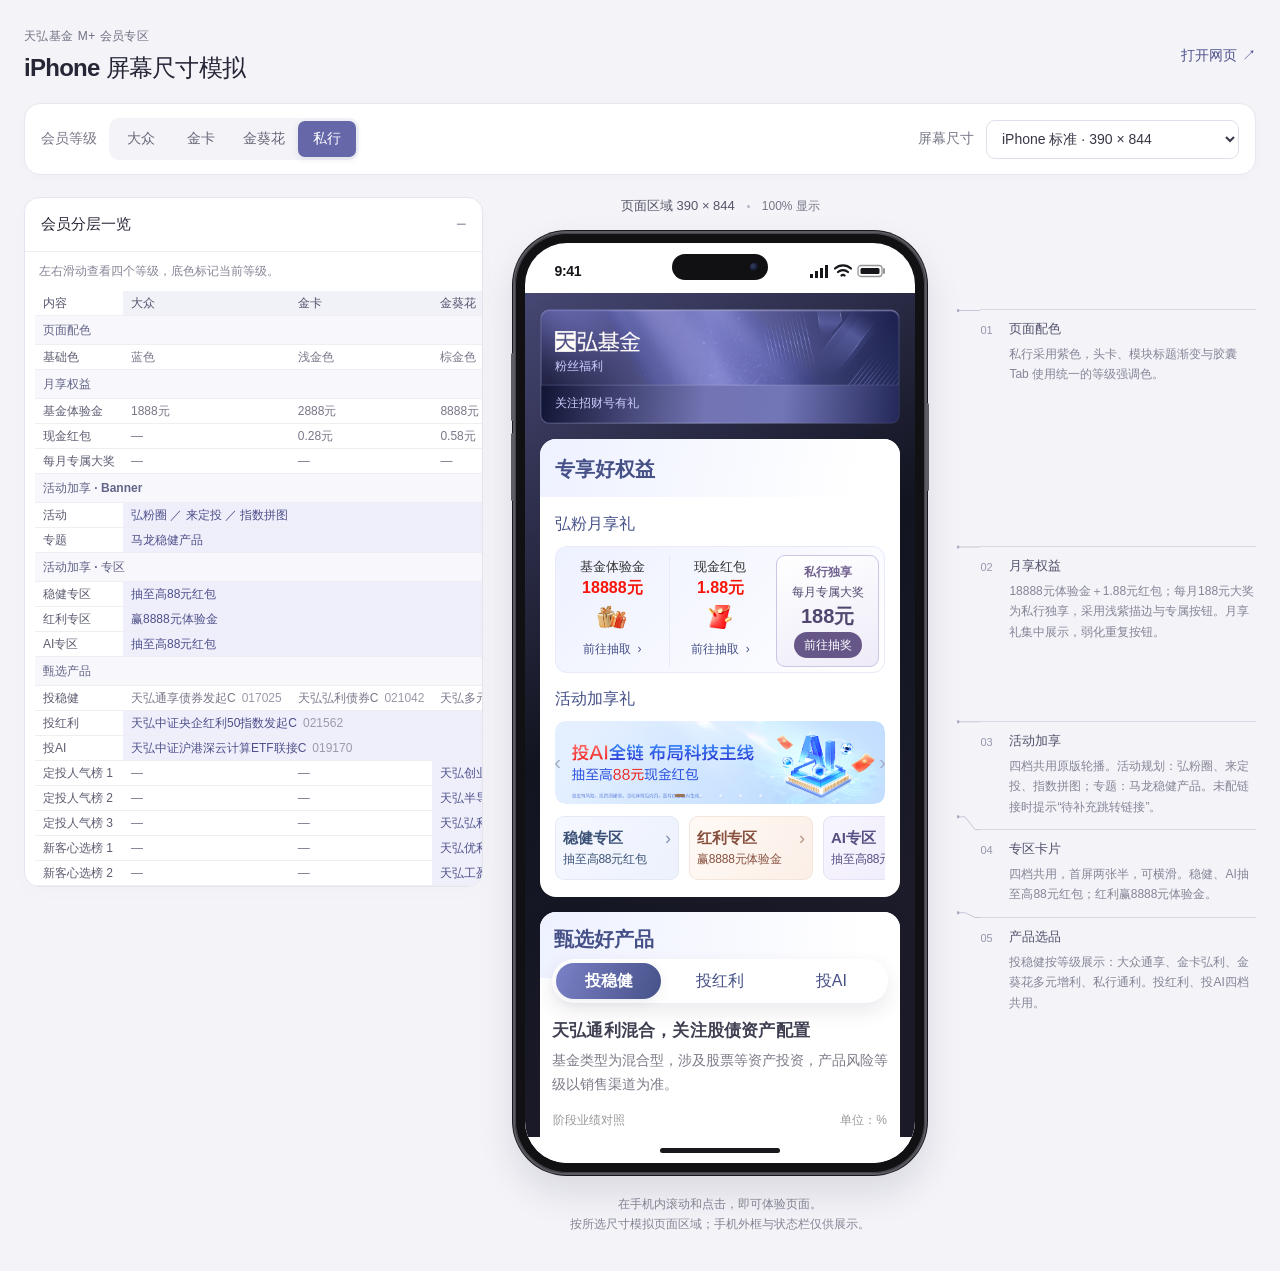
==== iphone-preview.html @ 43e4d4fd "Restore member section gradients and pill navigation" ====
<!doctype html>
<html lang="zh-CN">
<head>
  <meta charset="utf-8">
  <meta name="viewport" content="width=device-width, initial-scale=1">
  <title>iPhone 屏幕尺寸模拟 · 天弘基金 M+</title>
  <style>
    :root { color-scheme: light; font-family: -apple-system, BlinkMacSystemFont, "PingFang SC", "Microsoft YaHei", sans-serif; color: #262637; background: #f3f3f8; font-synthesis: none; }
    * { box-sizing: border-box; }
    body { margin: 0; font-size: 14px; }
    button, select, a { -webkit-tap-highlight-color: transparent; }
    button, select { font: inherit; }
    button, a, select { touch-action: manipulation; }
    button:focus-visible, select:focus-visible, a:focus-visible { outline: 3px solid #a4a4ec; outline-offset: 3px; }
    .workspace { width: min(100%, 1640px); margin: 0 auto; padding: 28px 24px 36px; }
    .intro { display: flex; align-items: center; justify-content: space-between; gap: 20px; margin-bottom: 19px; }
    .eyebrow { margin: 0 0 7px; color: #707083; font-size: 12px; letter-spacing: .04em; }
    h1 { margin: 0; font-size: 24px; font-weight: 650; letter-spacing: -.03em; }
    .open-page { flex-shrink: 0; color: #50528e; text-decoration: none; padding: 10px 0 10px 14px; font-size: 14px; }
    .open-page span { display: inline-block; margin-left: 5px; }
    .toolbar { display: flex; align-items: center; justify-content: space-between; flex-wrap: wrap; gap: 14px 24px; padding: 14px 16px; background: #fff; border: 1px solid #e7e7ef; border-radius: 16px; box-shadow: 0 4px 16px #24244704; }
    .control { display: flex; align-items: center; gap: 12px; }
    .control-label { color: #777788; white-space: nowrap; }
    .grades { display: flex; padding: 3px; gap: 2px; background: #f3f3f8; border-radius: 10px; }
    .grades button { border: 0; background: transparent; color: #666676; min-width: 58px; padding: 9px 11px; border-radius: 7px; cursor: pointer; }
    .grades button[aria-pressed="true"] { color: #fff; background: #6567a9; box-shadow: 0 2px 6px #3d3f7520; }
    select { border: 1px solid #dfdfe9; border-radius: 9px; background: #fff; color: #373747; min-height: 39px; padding: 8px 32px 8px 11px; max-width: 100%; cursor: pointer; }
    .preview-meta { display: flex; align-items: center; justify-content: center; flex-wrap: wrap; gap: 7px 12px; margin: 22px 0 16px; color: #777788; font-size: 12px; }
    .preview-meta strong { font-size: 13px; color: #555568; font-weight: 500; font-variant-numeric: tabular-nums; }
    .preview-meta .dot { width: 3px; height: 3px; border-radius: 50%; background: #b6b6c5; }
    .stage { width: 100%; display: flex; justify-content: center; }
    .device-space { position: relative; flex: 0 0 auto; }
    .device { position: absolute; left: 0; top: 0; width: calc(var(--screen-width) + 24px); padding: 10px; border: 2px solid #5a5b61; border-radius: 54px; background: #111114; transform-origin: top left; box-shadow: 0 0 0 1px #17171b, 0 18px 35px #24243c20, inset 0 0 0 1px #45454d; }
    .device::before, .device::after { content: ""; position: absolute; width: 3px; background: #5b5c65; border-radius: 2px; }
    .device::before { left: -4px; top: 120px; height: 68px; box-shadow: 0 80px 0 #5b5c65; }
    .device::after { right: -4px; top: 170px; height: 88px; }
    .display { overflow: hidden; width: var(--screen-width); border-radius: 42px; background: #fff; }
    .status-bar { height: 50px; display: flex; align-items: center; justify-content: space-between; padding: 6px 29px 0; color: #16161b; position: relative; user-select: none; }
    .time { font-size: 14px; font-weight: 650; letter-spacing: -.02em; }
    .island { position: absolute; top: 11px; left: 50%; transform: translateX(-50%); width: 96px; height: 26px; border-radius: 18px; background: #111114; }
    .island::after { content: ""; position: absolute; right: 10px; top: 9px; height: 8px; width: 8px; border-radius: 50%; background: radial-gradient(circle at 35% 35%, #35415f, #172039 55%, #101016 75%); }
    .status-icons { display: flex; align-items: center; gap: 5px; }
    .status-icons svg { display: block; height: 14px; width: auto; }
    iframe { display: block; border: 0; width: var(--screen-width); height: var(--screen-height); background: #f6f6fa; }
    .home-area { height: 26px; display: flex; justify-content: center; align-items: center; background: #fff; }
    .home-indicator { height: 5px; width: 120px; border-radius: 4px; background: #18181d; }
    .device.classic .island { top: 8px; width: 55px; height: 5px; background: #25252a; }
    .device.classic .island::after { display: none; }
    .device.classic .status-bar { padding-top: 12px; }
    .hint { text-align: center; color: #868695; font-size: 12px; line-height: 1.7; margin: 19px 0 0; }
    .review-layout { display: grid; grid-template-columns: minmax(280px, 1fr) var(--device-column, 426px) minmax(220px, .65fr); align-items: start; gap: 24px; margin-top: 22px; }
    .phone-column { min-width: 0; }
    .phone-column .preview-meta { margin-top: 0; }
    .review-panel { min-width: 0; background: #fff; border: 1px solid #e4e4ee; border-radius: 15px; overflow: hidden; position: sticky; top: 20px; box-shadow: 0 5px 20px #29294704; }
    .review-panel > summary { display: flex; align-items: center; justify-content: space-between; gap: 10px; cursor: pointer; padding: 16px; font-size: 15px; font-weight: 600; list-style: none; border-bottom: 1px solid transparent; }
    .review-panel > summary::-webkit-details-marker { display: none; }
    .review-panel > summary::after { content: '+'; color: #9393a5; font-size: 18px; font-weight: 400; }
    .review-panel[open] > summary { border-color: #eeeef4; }
    .review-panel[open] > summary::after { content: '−'; }
    .panel-subtitle { margin: 0; color: #858597; padding: 10px 14px; font-size: 12px; line-height: 1.6; }
    .table-content { max-height: calc(100vh - 305px); overflow: auto; overscroll-behavior: contain; padding: 0 10px 10px; scrollbar-width: thin; }
    .table-content table { border-collapse: separate; border-spacing: 0; width: max-content; min-width: 100%; font-size: 12px; line-height: 1.5; }
    .table-content th, .table-content td { padding: 3px 8px; text-align: left; white-space: nowrap; border-bottom: 1px solid #eeeef4; }
    .table-content thead { position: sticky; top: 0; z-index: 2; }
    .table-content thead th { background: #f1f1f8; color: #52526d; font-weight: 600; }
    .table-content tbody th { color: #5c5c71; font-weight: 500; }
    .table-content tr > th:first-child:not([colspan]) { position: sticky; left: 0; z-index: 1; background: #fff; }
    .table-content thead tr > th:first-child { background: #f1f1f8; }
    .table-content td { color: #77778a; }
    .table-content td.current-tier { background: #efeffb; color: #4d4f8a; }
    .table-content .tier-category th { color: #626488; background: #f8f8fc; font-weight: 600; padding-top: 5px; padding-bottom: 5px; }
    .table-content small { display: inline; font-size: 12px; color: #9a9aaa; margin-left: 6px; }
    .table-content td[colspan] { text-align: left; }
    .annotations-rail { position: relative; min-width: 0; align-self: stretch; }
    .notes-content { position: absolute; left: 0; width: 100%; overflow: hidden; }
    .annotation-lines { position: absolute; inset: 0; width: 100%; height: 100%; overflow: visible; pointer-events: none; }
    .annotation-lines path { fill: none; stroke: #c7c7d8; stroke-width: 1; }
    .annotation-lines circle { fill: #a9a9c0; }
    .notes-content a { position: absolute; left: 23px; right: 0; display: flex; gap: 9px; padding: 8px 0 0; color: inherit; text-decoration: none; border-top: 1px solid #d8d8e5; }
    .notes-content a[hidden] { display: none; }
    .notes-content a:hover strong, .notes-content a:focus-visible strong { color: #6567b0; }
    .notes-content a > span { flex: 0 0 20px; padding-top: 2px; color: #9797ad; font-size: 11px; line-height: 20px; font-variant-numeric: tabular-nums; }
    .notes-content strong { display: block; color: #52526c; font-size: 13px; line-height: 22px; font-weight: 600; }
    .notes-content p { margin: 4px 0 0; font-size: 12px; line-height: 1.7; color: #858597; }
    .notes-content a[data-continuing]::after { content: '↑'; position: absolute; left: -20px; top: 8px; color: #a9a9c0; font-size: 12px; }
    .panel-loading { padding: 16px; color: #9292a3; font-size: 12px; }
    @media (max-width: 1099px) {
      .workspace { max-width: 900px; }
      .review-layout { grid-template-columns: var(--device-column, 426px) minmax(210px, 1fr); gap: 18px 24px; overflow-x: auto; align-items: start; }
      .phone-column { grid-column: 1; grid-row: 2; }
      .comparison-panel { grid-column: 1 / 3; grid-row: 1; position: static; }
      .annotations-rail { grid-column: 2; grid-row: 2; }
      .table-content { max-height: 420px; }
      .review-panel > summary { padding: 13px 16px; }
    }
    @media (max-width: 650px) {
      .workspace { padding: 20px 14px 28px; }
      h1 { font-size: 21px; }
      .intro { gap: 8px; margin-bottom: 15px; }
      .open-page { font-size: 12px; padding-left: 0; }
      .toolbar { padding: 12px; gap: 12px; }
      .control { justify-content: space-between; width: 100%; gap: 8px; }
      .control-label { font-size: 12px; }
      .grades { flex: 1; max-width: 330px; }
      .grades button { flex: 1; min-width: 0; padding: 9px 8px; }
      select { flex: 1; max-width: 330px; }
      .preview-meta { margin-top: 18px; }
    }
    @media (prefers-reduced-motion: no-preference) { .grades button { transition: color .15s, background .15s; } }
  </style>
</head>
<body>
  <main class="workspace">
    <header class="intro">
      <div><p class="eyebrow">天弘基金 M+ 会员专区</p><h1>iPhone 屏幕尺寸模拟</h1></div>
      <a id="open-page" class="open-page" href="index.html?grade=private&amp;v=19" target="_blank" rel="noopener">打开网页<span aria-hidden="true">↗</span></a>
    </header>
    <div class="toolbar" aria-label="预览设置">
      <div class="control"><span class="control-label">会员等级</span><div class="grades" role="group" aria-label="会员等级"><button type="button" data-grade="mass" aria-pressed="false">大众</button><button type="button" data-grade="gold" aria-pressed="false">金卡</button><button type="button" data-grade="sunflower" aria-pressed="false">金葵花</button><button type="button" data-grade="private" aria-pressed="true">私行</button></div></div>
      <div class="control"><label class="control-label" for="size">屏幕尺寸</label><select id="size"><option value="375x667">iPhone SE · 375 × 667</option><option value="375x812">iPhone mini · 375 × 812</option><option value="390x844" selected>iPhone 标准 · 390 × 844</option><option value="393x852">iPhone Pro · 393 × 852</option><option value="402x874">402 × 874</option><option value="414x896">iPhone 大屏 · 414 × 896</option><option value="430x932">iPhone Plus / Max · 430 × 932</option><option value="440x956">440 × 956</option></select></div>
    </div>
    <div class="review-layout" id="review-layout">
      <details class="review-panel comparison-panel" id="comparison-panel" open>
        <summary>会员分层一览</summary>
        <p class="panel-subtitle">左右滑动查看四个等级，底色标记当前等级。</p>
        <div class="table-content" id="table-content"><div class="panel-loading">正在载入分层内容…</div></div>
      </details>
      <div class="phone-column">
    <div class="preview-meta" aria-live="polite"><strong id="viewport-label">页面区域 390 × 844</strong><span class="dot" aria-hidden="true"></span><span id="scale-label">100% 显示</span></div>
    <div class="stage" id="stage">
      <div class="device-space" id="device-space">
        <div class="device" id="device" style="--screen-width:390px;--screen-height:844px">
          <div class="display">
            <div class="status-bar" aria-hidden="true"><span class="time">9:41</span><span class="island"></span><span class="status-icons"><svg viewBox="0 0 20 14"><path fill="currentColor" d="M1 10h3v4H1zM6 7h3v7H6zM11 4h3v10h-3zM16 1h3v13h-3z"/></svg><svg viewBox="0 0 18 14"><path d="M1 4.5a12 12 0 0 1 16 0M4 8a7.5 7.5 0 0 1 10 0M7.5 11.5a2 2 0 0 1 3 0" fill="none" stroke="currentColor" stroke-width="2.2" stroke-linecap="round"/></svg><svg viewBox="0 0 29 14"><rect x="1" y="1.5" width="24" height="11" rx="3" fill="none" stroke="currentColor" stroke-width="1.3" opacity=".45"/><rect x="3.5" y="4" width="19" height="6" rx="1.5" fill="currentColor"/><path d="M27 5v4" stroke="currentColor" stroke-width="2" stroke-linecap="round" opacity=".45"/></svg></span></div>
            <iframe id="preview" title="天弘基金 M+ 手机页面，可在此滚动和操作"></iframe>
            <div class="home-area" aria-hidden="true"><span class="home-indicator"></span></div>
          </div>
        </div>
      </div>
    </div>
    <p class="hint">在手机内滚动和点击，即可体验页面。<br>按所选尺寸模拟页面区域；手机外框与状态栏仅供展示。</p>
      </div>
      <aside class="annotations-rail" id="annotations-rail" aria-label="随页面位置显示的批注">
        <div class="notes-content" id="notes-content"></div>
      </aside>
    </div>
  </main>
  <script>
    (() => {
      const params = new URLSearchParams(location.search);
      const gradeNames = ['mass', 'gold', 'sunflower', 'private'];
      const gradeLabels = {mass:'大众',gold:'金卡',sunflower:'金葵花',private:'私行'};
      let grade = gradeNames.includes(params.get('grade')) ? params.get('grade') : 'private';
      const size = document.getElementById('size');
      const frame = document.getElementById('preview');
      const device = document.getElementById('device');
      const space = document.getElementById('device-space');
      const stage = document.getElementById('stage');
      const openPage = document.getElementById('open-page');
      if ([...size.options].some(option => option.value === params.get('size'))) size.value = params.get('size');
      function saveSettings() {
        const next = new URL(location.href);
        next.searchParams.set('grade', grade);
        next.searchParams.set('size', size.value);
        history.replaceState(null, '', next);
      }
      function syncGrade() {
        document.getElementById('annotations-rail').setAttribute('aria-label', `${gradeLabels[grade]}页面对应批注`);
        document.querySelectorAll('[data-grade]').forEach(button => button.setAttribute('aria-pressed', String(button.dataset.grade === grade)));
        openPage.href = `index.html?grade=${grade}&v=19`;
        saveSettings();
      }
      function fitDevice() {
        const [width, height] = size.value.split('x').map(Number);
        document.getElementById('review-layout').style.setProperty('--device-column', `${width + 36}px`);
        device.style.setProperty('--screen-width', `${width}px`);
        device.style.setProperty('--screen-height', `${height}px`);
        device.classList.toggle('classic', size.value === '375x667');
        const scale = Math.min(1, Math.max(.1, (stage.clientWidth - 12) / (width + 24)));
        device.style.transform = `scale(${scale})`;
        space.style.width = `${(width + 24) * scale}px`;
        space.style.height = `${(height + 100) * scale}px`;
        document.getElementById('viewport-label').textContent = `页面区域 ${width} × ${height}`;
        document.getElementById('scale-label').textContent = `${Math.round(scale * 100)}% 显示`;
        scheduleNotePosition();
      }
      document.querySelectorAll('[data-grade]').forEach(button => button.addEventListener('click', () => {
        if (grade === button.dataset.grade) return;
        grade = button.dataset.grade;
        syncGrade();
        frame.src = openPage.href;
      }));
      size.addEventListener('change', () => { fitDevice(); saveSettings(); });
      let panelObserver;
      let layoutObserver;
      let panelSync;
      let notePositionFrame;
      let observedFrameWindow;
      const notesTarget = document.getElementById('notes-content');
      const notesRail = document.getElementById('annotations-rail');
      let notesMarkup = '';
      function scheduleNotePosition() {
        cancelAnimationFrame(notePositionFrame);
        notePositionFrame = requestAnimationFrame(positionNotes);
      }
      function positionNotes() {
        const doc = frame.contentDocument;
        if (!doc || !frame.clientHeight) return;
        const frameBox = frame.getBoundingClientRect();
        const railBox = notesRail.getBoundingClientRect();
        const scale = frameBox.height / frame.clientHeight;
        const height = frameBox.height;
        notesTarget.style.top = `${frameBox.top - railBox.top}px`;
        notesTarget.style.height = `${height}px`;
        const entries = [...notesTarget.querySelectorAll('[data-note-target]')].map(link => {
          const target = doc.querySelector(link.dataset.noteTarget);
          const box = target?.getBoundingClientRect();
          return box && box.height > 0 ? {link, top: box.top * scale} : null;
        }).filter(Boolean).sort((a, b) => a.top - b.top);
        entries.forEach(entry => { entry.link.hidden = true; entry.link.removeAttribute('data-continuing'); });
        // Only the current section and sections entering the phone viewport are shown.
        // Each note retains a connector to its module, including when close anchors need space.
        const visible = entries.filter((entry, index) => entry.top < height - 20 && (entries[index + 1]?.top ?? Infinity) > 32);
        visible.forEach(entry => {
          entry.link.hidden = false;
          entry.height = entry.link.offsetHeight;
          entry.anchor = Math.max(0, entry.top);
          entry.y = entry.anchor;
          if (entry.top < 0) entry.link.setAttribute('data-continuing', '');
        });
        // Fit notes without overlap; modules remain identified by their true anchor lines.
        let previousBottom = -12;
        visible.forEach(entry => { entry.y = Math.max(entry.y, previousBottom + 12); previousBottom = entry.y + entry.height; });
        if (previousBottom > height) {
          let nextTop = height + 12;
          [...visible].reverse().forEach(entry => { entry.y = Math.min(entry.y, nextTop - 12 - entry.height); nextTop = entry.y; });
        }
        let previousEnd = -12;
        visible.forEach(entry => { entry.y = Math.max(0, entry.y, previousEnd + 12); previousEnd = entry.y + entry.height; entry.link.style.top = `${entry.y}px`; });
        let lines = notesTarget.querySelector('.annotation-lines');
        if (!lines) {
          lines = document.createElementNS('http://www.w3.org/2000/svg', 'svg');
          lines.classList.add('annotation-lines');
          lines.setAttribute('aria-hidden', 'true');
          notesTarget.prepend(lines);
        }
        lines.setAttribute('viewBox', `0 0 ${notesTarget.clientWidth} ${height}`);
        lines.innerHTML = visible.map(entry => {
          const anchor = Math.min(height - 1, entry.anchor + 1);
          const label = entry.y + 1;
          return `<path d="M 0 ${anchor} H 8 L 18 ${label} H 23"/><circle cx="1" cy="${anchor}" r="1.5"/>`;
        }).join('');
      }
      function cleanClone(node) {
        const clone = node.cloneNode(true);
        [clone, ...clone.querySelectorAll('*')].forEach(element => {
          element.removeAttribute('style');
          element.removeAttribute('id');
        });
        return clone;
      }
      function syncReviewPanels() {
        const doc = frame.contentDocument;
        if (!doc) return;
        const sourceTable = doc.querySelector('.tier-table-section table');
        const sourceNotes = doc.querySelector('.tier-annotations');
        if (sourceTable) {
          const table = cleanClone(sourceTable);
          const target = document.getElementById('table-content');
          const position = {left: target.scrollLeft, top: target.scrollTop};
          if (target.innerHTML !== table.outerHTML) {
            target.replaceChildren(table);
            target.scrollTo(position.left, position.top);
          }
        }
        if (sourceNotes) {
          const links = [...sourceNotes.querySelectorAll('[data-note-target]')].map(cleanClone);
          links.forEach(link => link.setAttribute('href', '#preview'));
          const markup = links.map(link => link.outerHTML).join('');
          if (notesMarkup !== markup) {
            notesMarkup = markup;
            notesTarget.replaceChildren(...links);
          }
        }
        scheduleNotePosition();
      }
      function schedulePanelSync() {
        cancelAnimationFrame(panelSync);
        panelSync = requestAnimationFrame(syncReviewPanels);
      }
      notesTarget.addEventListener('click', event => {
        const link = event.target.closest('[data-note-target]');
        if (!link) return;
        event.preventDefault();
        const target = frame.contentDocument?.querySelector(link.dataset.noteTarget);
        if (!target) return;
        frame.contentWindow.scrollTo({top: target.getBoundingClientRect().top + frame.contentWindow.scrollY - 16, behavior: 'smooth'});
        target.classList.add('annotation-highlight');
        setTimeout(() => target.classList.remove('annotation-highlight'), 1600);
      });
      const narrowView = matchMedia('(max-width: 1099px)');
      function adjustPanels() {
        document.getElementById('comparison-panel').open = !narrowView.matches;
        fitDevice();
      }
      narrowView.addEventListener('change', adjustPanels);
      frame.addEventListener('load', () => {
        try {
          const innerGrade = new URL(frame.contentWindow.location.href).searchParams.get('grade');
          if (gradeNames.includes(innerGrade) && grade !== innerGrade) { grade = innerGrade; syncGrade(); }
          panelObserver?.disconnect();
          layoutObserver?.disconnect();
          observedFrameWindow?.removeEventListener('scroll', scheduleNotePosition);
          observedFrameWindow?.removeEventListener('resize', scheduleNotePosition);
          observedFrameWindow = frame.contentWindow;
          observedFrameWindow.addEventListener('scroll', scheduleNotePosition, {passive: true});
          observedFrameWindow.addEventListener('resize', scheduleNotePosition);
          syncReviewPanels();
          panelObserver = new MutationObserver(schedulePanelSync);
          const doc = frame.contentDocument;
          [doc.querySelector('.tier-table-section'), doc.querySelector('.tier-annotations')].filter(Boolean).forEach(source => panelObserver.observe(source, {subtree: true, childList: true, characterData: true, attributes: true, attributeFilter: ['class']}));
          layoutObserver = new ResizeObserver(scheduleNotePosition);
          [doc.body, ...doc.querySelectorAll('.hero, .gifts, .activity-wrap, .zones, .products, #member-leaderboards, .member-content, .footer')].forEach(element => layoutObserver.observe(element));
          doc.fonts.ready.then(scheduleNotePosition);
        } catch (_) { /* The current site stays usable if a future link opens another origin. */ }
      });
      new ResizeObserver(fitDevice).observe(stage);
      new ResizeObserver(scheduleNotePosition).observe(notesRail);
      window.addEventListener('resize', scheduleNotePosition);
      window.addEventListener('scroll', scheduleNotePosition, {passive: true});
      document.fonts.ready.then(scheduleNotePosition);
      syncGrade();
      adjustPanels();
      fitDevice();
      frame.src = openPage.href;
    })();
  </script>
</body>
</html>
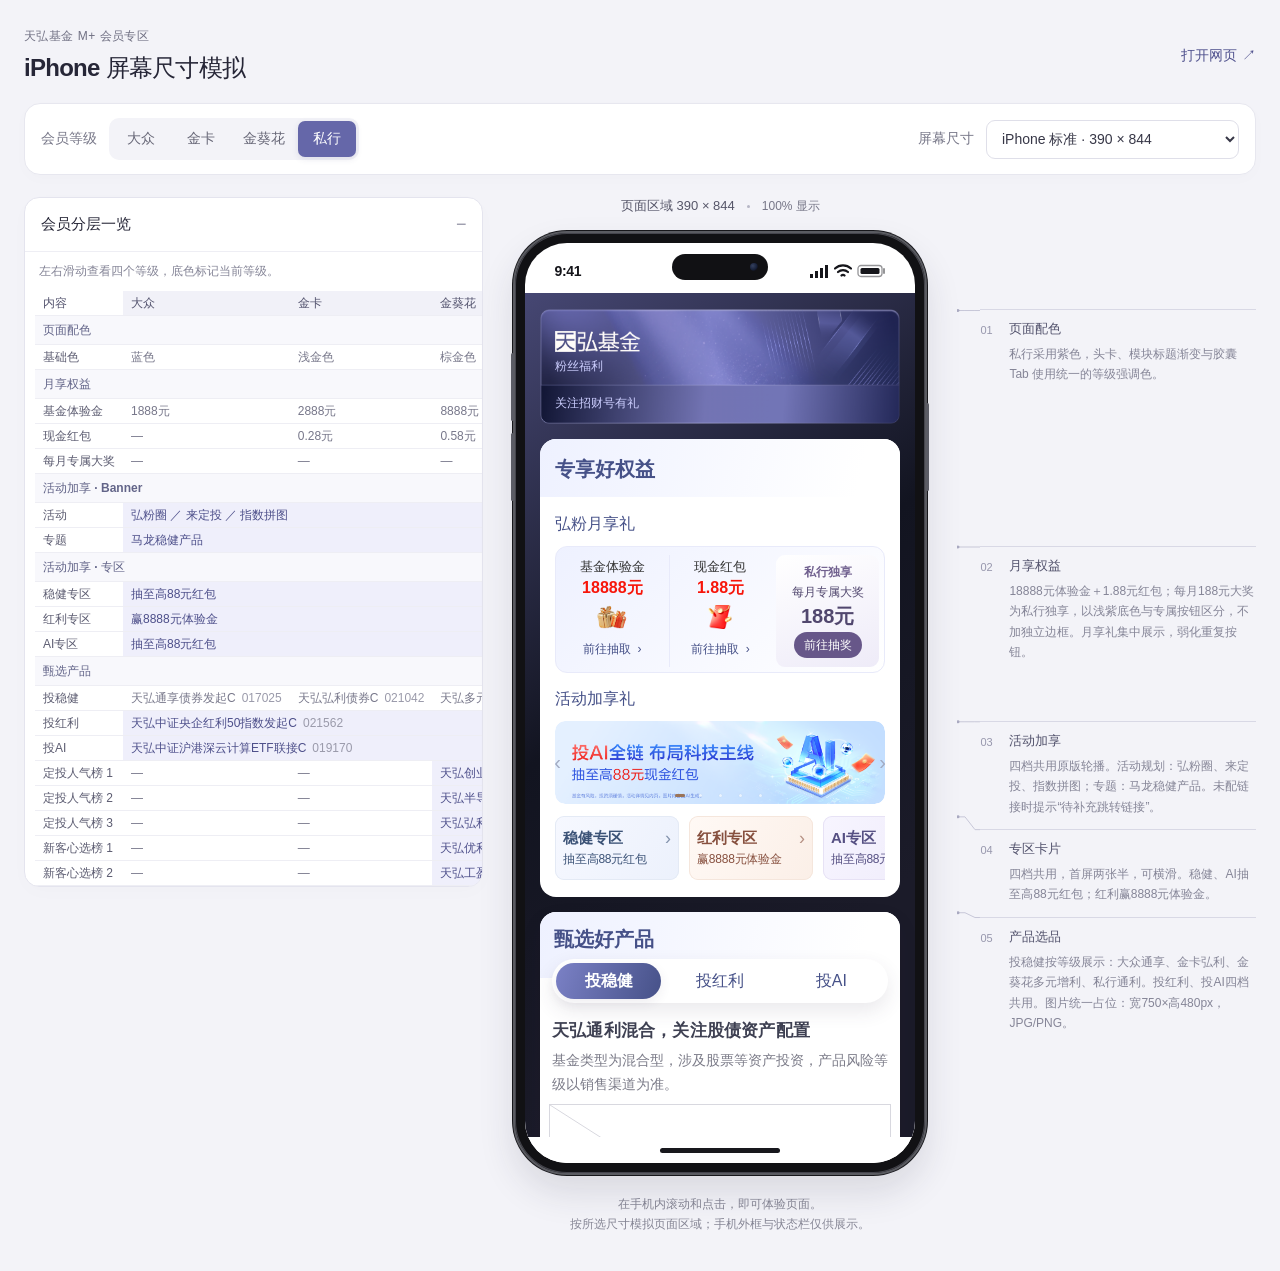
==== commit 6f649068: "Refine inner cards and replace performance images with placeholders" ====
--- a/iphone-preview.html
+++ b/iphone-preview.html
@@ -113,7 +113,7 @@
   <main class="workspace">
     <header class="intro">
       <div><p class="eyebrow">天弘基金 M+ 会员专区</p><h1>iPhone 屏幕尺寸模拟</h1></div>
-      <a id="open-page" class="open-page" href="index.html?grade=private&amp;v=19" target="_blank" rel="noopener">打开网页<span aria-hidden="true">↗</span></a>
+      <a id="open-page" class="open-page" href="index.html?grade=private&amp;v=20" target="_blank" rel="noopener">打开网页<span aria-hidden="true">↗</span></a>
     </header>
     <div class="toolbar" aria-label="预览设置">
       <div class="control"><span class="control-label">会员等级</span><div class="grades" role="group" aria-label="会员等级"><button type="button" data-grade="mass" aria-pressed="false">大众</button><button type="button" data-grade="gold" aria-pressed="false">金卡</button><button type="button" data-grade="sunflower" aria-pressed="false">金葵花</button><button type="button" data-grade="private" aria-pressed="true">私行</button></div></div>
@@ -167,7 +167,7 @@
       function syncGrade() {
         document.getElementById('annotations-rail').setAttribute('aria-label', `${gradeLabels[grade]}页面对应批注`);
         document.querySelectorAll('[data-grade]').forEach(button => button.setAttribute('aria-pressed', String(button.dataset.grade === grade)));
-        openPage.href = `index.html?grade=${grade}&v=19`;
+        openPage.href = `index.html?grade=${grade}&v=20`;
         saveSettings();
       }
       function fitDevice() {
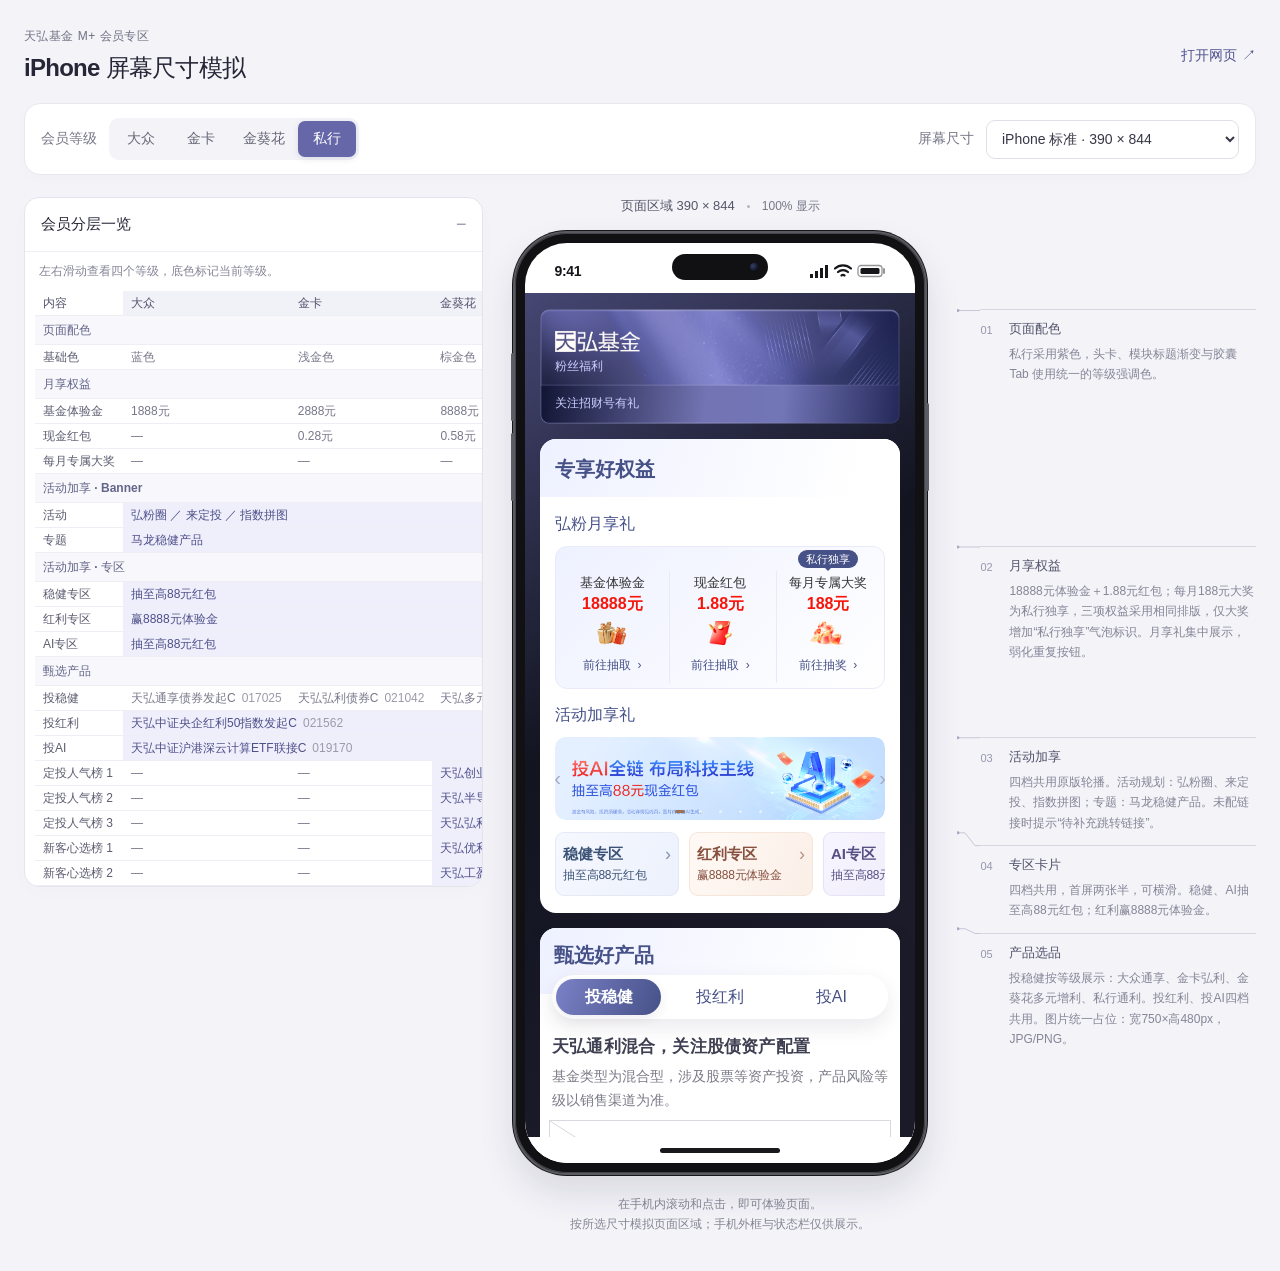
==== commit b9447996: "Unify monthly gift layout with private exclusive bubble" ====
--- a/iphone-preview.html
+++ b/iphone-preview.html
@@ -113,7 +113,7 @@
   <main class="workspace">
     <header class="intro">
       <div><p class="eyebrow">天弘基金 M+ 会员专区</p><h1>iPhone 屏幕尺寸模拟</h1></div>
-      <a id="open-page" class="open-page" href="index.html?grade=private&amp;v=20" target="_blank" rel="noopener">打开网页<span aria-hidden="true">↗</span></a>
+      <a id="open-page" class="open-page" href="index.html?grade=private&amp;v=21" target="_blank" rel="noopener">打开网页<span aria-hidden="true">↗</span></a>
     </header>
     <div class="toolbar" aria-label="预览设置">
       <div class="control"><span class="control-label">会员等级</span><div class="grades" role="group" aria-label="会员等级"><button type="button" data-grade="mass" aria-pressed="false">大众</button><button type="button" data-grade="gold" aria-pressed="false">金卡</button><button type="button" data-grade="sunflower" aria-pressed="false">金葵花</button><button type="button" data-grade="private" aria-pressed="true">私行</button></div></div>
@@ -167,7 +167,7 @@
       function syncGrade() {
         document.getElementById('annotations-rail').setAttribute('aria-label', `${gradeLabels[grade]}页面对应批注`);
         document.querySelectorAll('[data-grade]').forEach(button => button.setAttribute('aria-pressed', String(button.dataset.grade === grade)));
-        openPage.href = `index.html?grade=${grade}&v=20`;
+        openPage.href = `index.html?grade=${grade}&v=21`;
         saveSettings();
       }
       function fitDevice() {
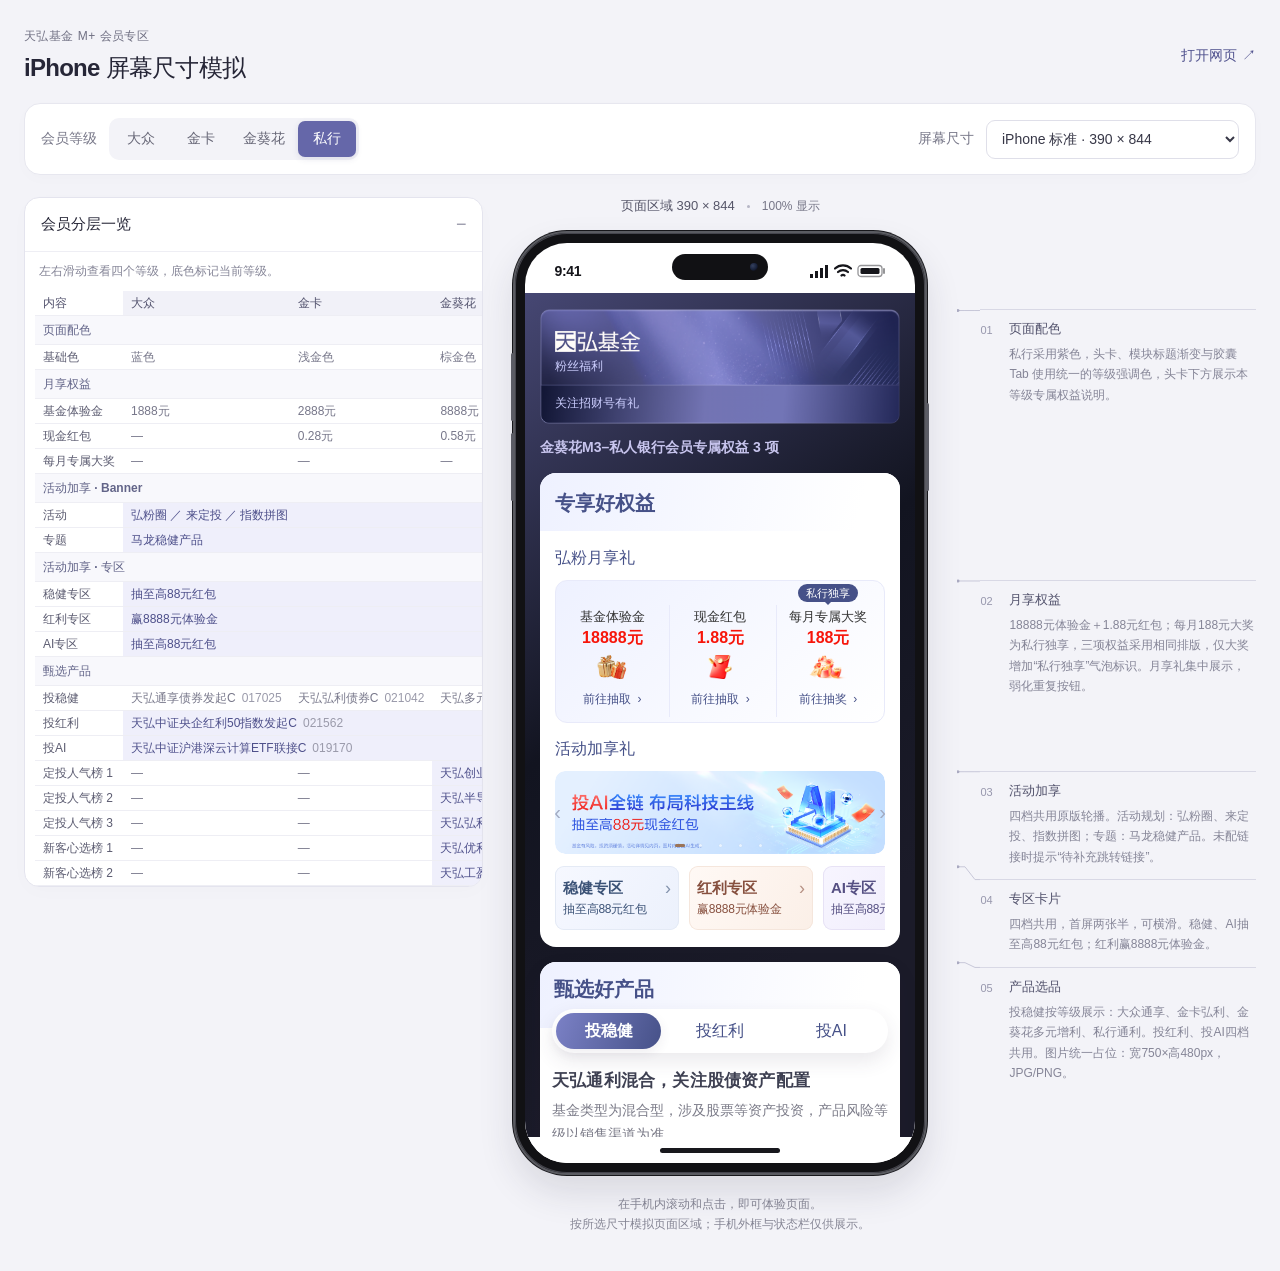
==== commit 1a8d66c0: "Restore tier entitlement header copy and rename news tab" ====
--- a/iphone-preview.html
+++ b/iphone-preview.html
@@ -113,7 +113,7 @@
   <main class="workspace">
     <header class="intro">
       <div><p class="eyebrow">天弘基金 M+ 会员专区</p><h1>iPhone 屏幕尺寸模拟</h1></div>
-      <a id="open-page" class="open-page" href="index.html?grade=private&amp;v=21" target="_blank" rel="noopener">打开网页<span aria-hidden="true">↗</span></a>
+      <a id="open-page" class="open-page" href="index.html?grade=private&amp;v=22" target="_blank" rel="noopener">打开网页<span aria-hidden="true">↗</span></a>
     </header>
     <div class="toolbar" aria-label="预览设置">
       <div class="control"><span class="control-label">会员等级</span><div class="grades" role="group" aria-label="会员等级"><button type="button" data-grade="mass" aria-pressed="false">大众</button><button type="button" data-grade="gold" aria-pressed="false">金卡</button><button type="button" data-grade="sunflower" aria-pressed="false">金葵花</button><button type="button" data-grade="private" aria-pressed="true">私行</button></div></div>
@@ -167,7 +167,7 @@
       function syncGrade() {
         document.getElementById('annotations-rail').setAttribute('aria-label', `${gradeLabels[grade]}页面对应批注`);
         document.querySelectorAll('[data-grade]').forEach(button => button.setAttribute('aria-pressed', String(button.dataset.grade === grade)));
-        openPage.href = `index.html?grade=${grade}&v=21`;
+        openPage.href = `index.html?grade=${grade}&v=22`;
         saveSettings();
       }
       function fitDevice() {
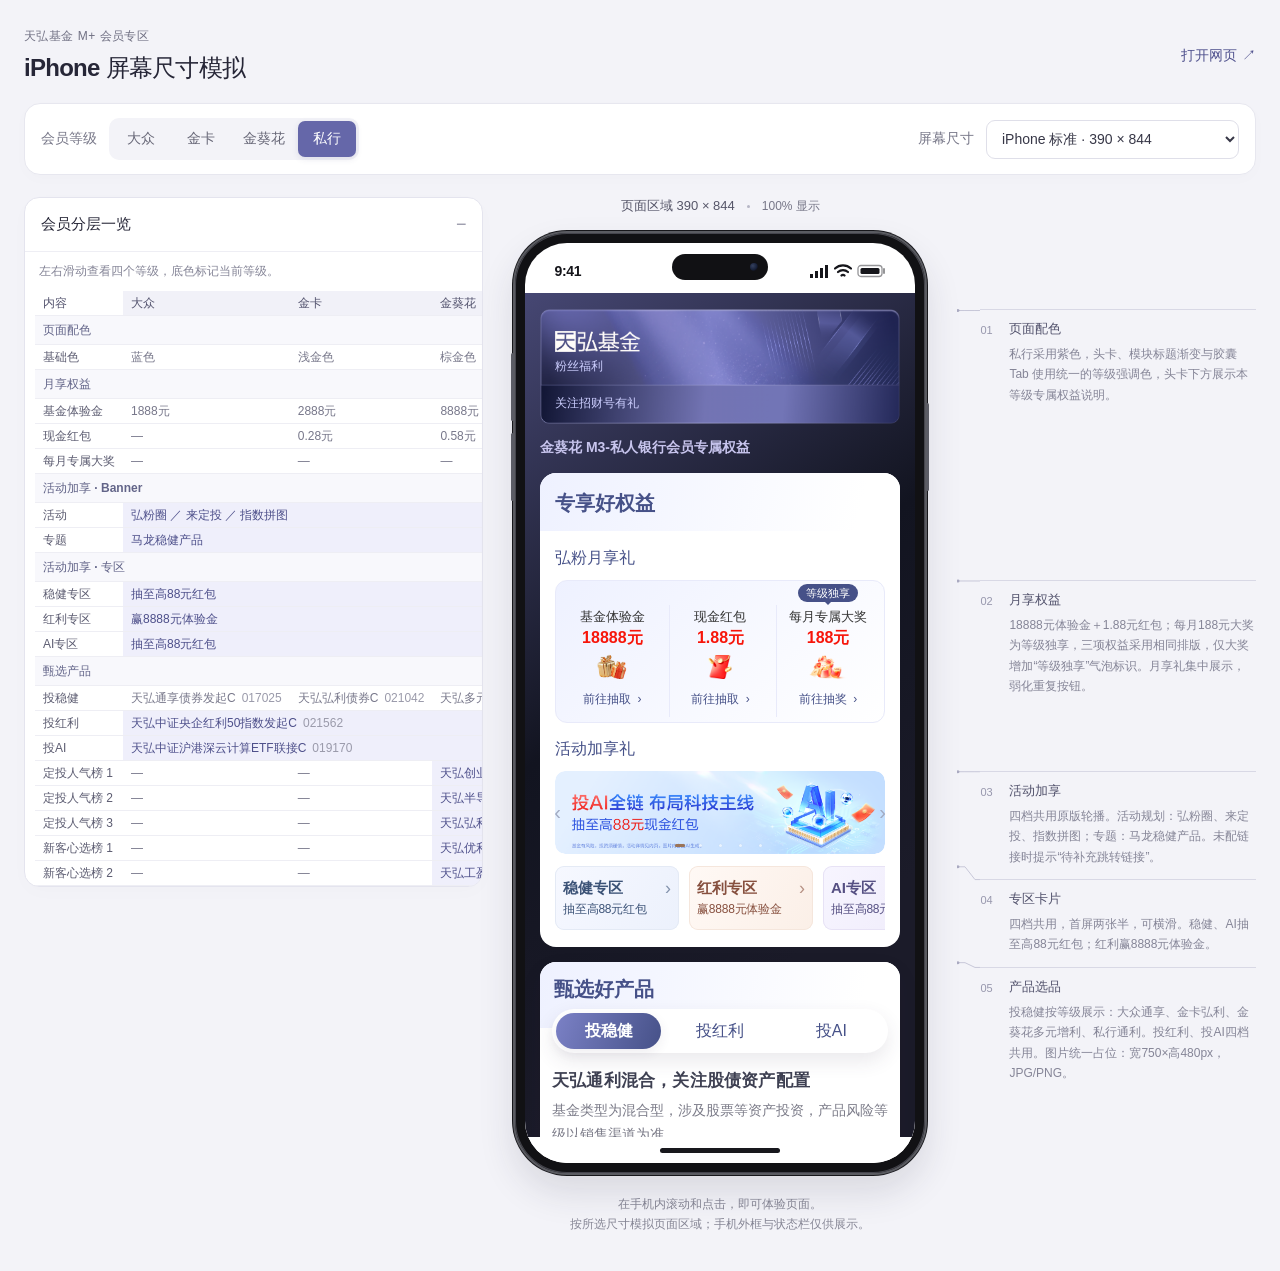
==== commit ad63d0ab: "Clarify membership tier labels and remove entitlement counts" ====
--- a/iphone-preview.html
+++ b/iphone-preview.html
@@ -113,7 +113,7 @@
   <main class="workspace">
     <header class="intro">
       <div><p class="eyebrow">天弘基金 M+ 会员专区</p><h1>iPhone 屏幕尺寸模拟</h1></div>
-      <a id="open-page" class="open-page" href="index.html?grade=private&amp;v=22" target="_blank" rel="noopener">打开网页<span aria-hidden="true">↗</span></a>
+      <a id="open-page" class="open-page" href="index.html?grade=private&amp;v=23" target="_blank" rel="noopener">打开网页<span aria-hidden="true">↗</span></a>
     </header>
     <div class="toolbar" aria-label="预览设置">
       <div class="control"><span class="control-label">会员等级</span><div class="grades" role="group" aria-label="会员等级"><button type="button" data-grade="mass" aria-pressed="false">大众</button><button type="button" data-grade="gold" aria-pressed="false">金卡</button><button type="button" data-grade="sunflower" aria-pressed="false">金葵花</button><button type="button" data-grade="private" aria-pressed="true">私行</button></div></div>
@@ -167,7 +167,7 @@
       function syncGrade() {
         document.getElementById('annotations-rail').setAttribute('aria-label', `${gradeLabels[grade]}页面对应批注`);
         document.querySelectorAll('[data-grade]').forEach(button => button.setAttribute('aria-pressed', String(button.dataset.grade === grade)));
-        openPage.href = `index.html?grade=${grade}&v=22`;
+        openPage.href = `index.html?grade=${grade}&v=23`;
         saveSettings();
       }
       function fitDevice() {
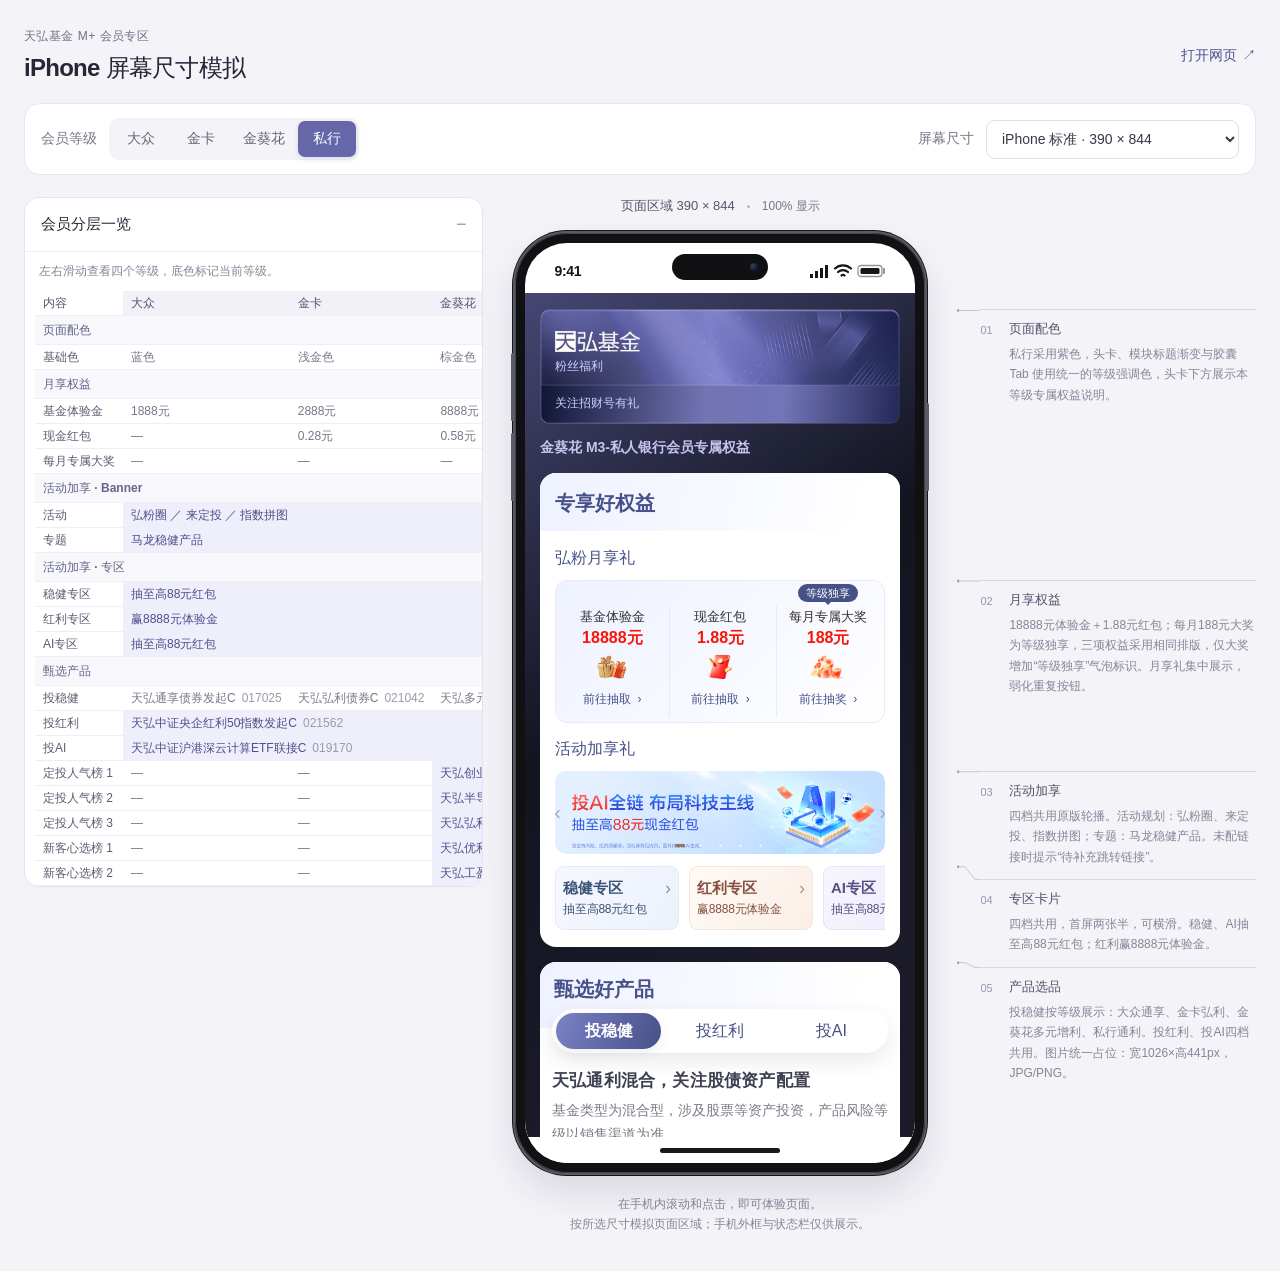
==== commit 08ca3164: "Match image placeholder size to verified dividend package assets" ====
--- a/iphone-preview.html
+++ b/iphone-preview.html
@@ -113,7 +113,7 @@
   <main class="workspace">
     <header class="intro">
       <div><p class="eyebrow">天弘基金 M+ 会员专区</p><h1>iPhone 屏幕尺寸模拟</h1></div>
-      <a id="open-page" class="open-page" href="index.html?grade=private&amp;v=23" target="_blank" rel="noopener">打开网页<span aria-hidden="true">↗</span></a>
+      <a id="open-page" class="open-page" href="index.html?grade=private&amp;v=24" target="_blank" rel="noopener">打开网页<span aria-hidden="true">↗</span></a>
     </header>
     <div class="toolbar" aria-label="预览设置">
       <div class="control"><span class="control-label">会员等级</span><div class="grades" role="group" aria-label="会员等级"><button type="button" data-grade="mass" aria-pressed="false">大众</button><button type="button" data-grade="gold" aria-pressed="false">金卡</button><button type="button" data-grade="sunflower" aria-pressed="false">金葵花</button><button type="button" data-grade="private" aria-pressed="true">私行</button></div></div>
@@ -167,7 +167,7 @@
       function syncGrade() {
         document.getElementById('annotations-rail').setAttribute('aria-label', `${gradeLabels[grade]}页面对应批注`);
         document.querySelectorAll('[data-grade]').forEach(button => button.setAttribute('aria-pressed', String(button.dataset.grade === grade)));
-        openPage.href = `index.html?grade=${grade}&v=23`;
+        openPage.href = `index.html?grade=${grade}&v=24`;
         saveSettings();
       }
       function fitDevice() {
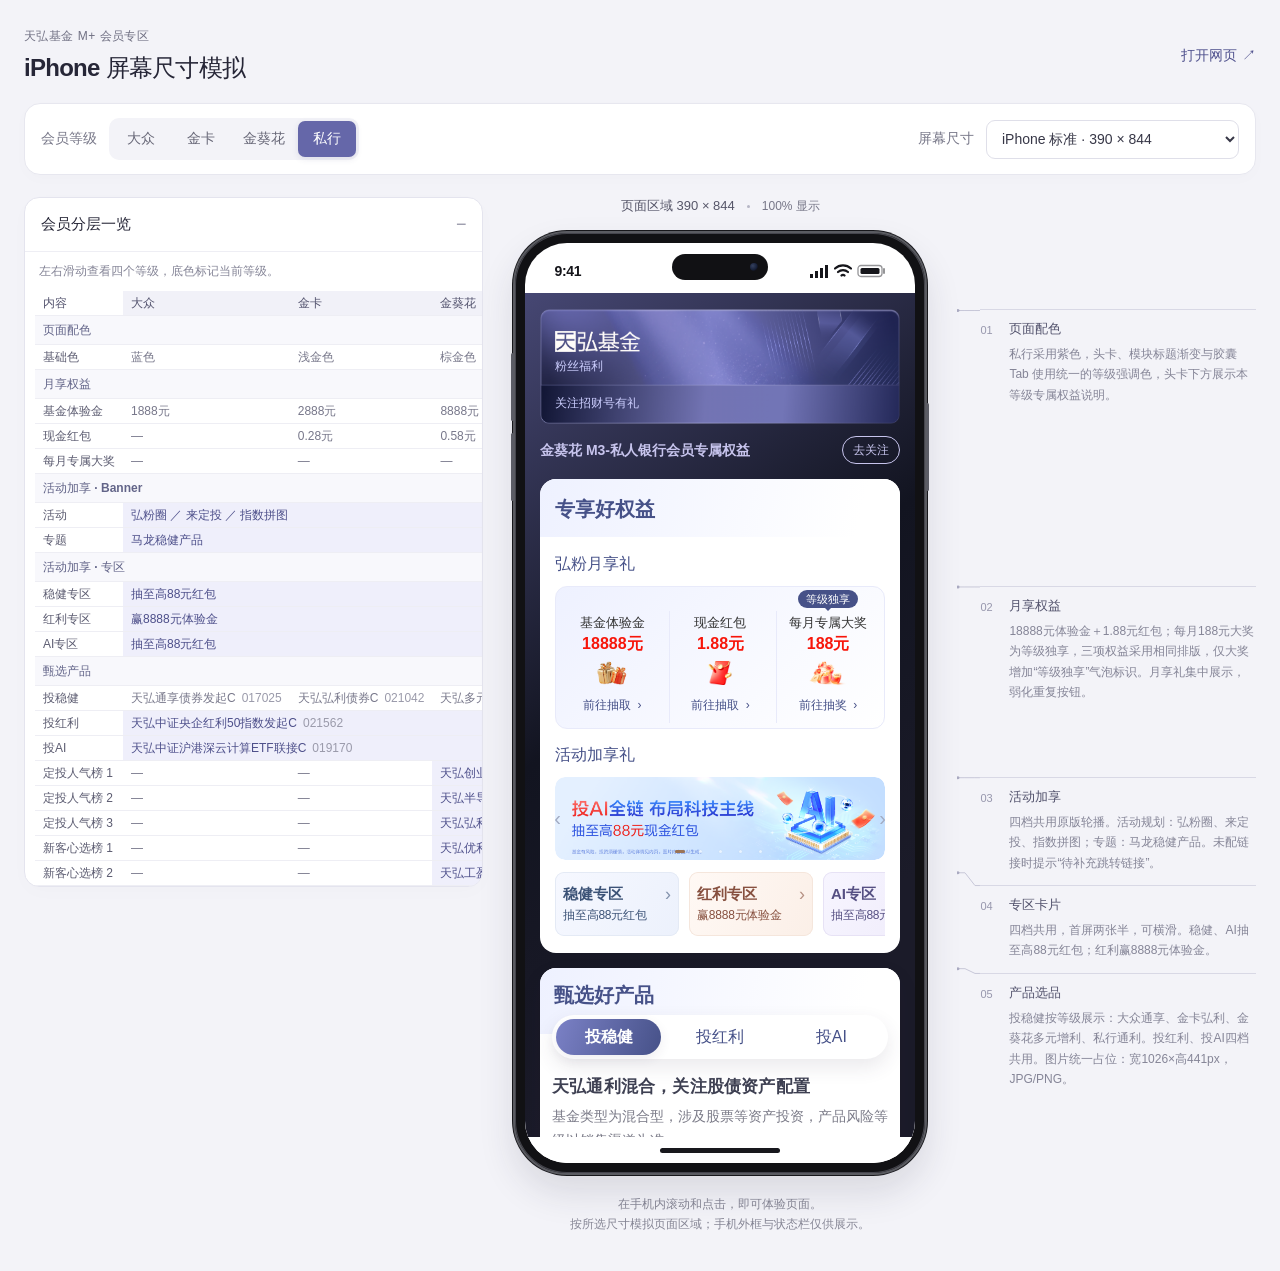
==== commit 17caddce: "Add tier-themed follow button beside membership entitlement" ====
--- a/iphone-preview.html
+++ b/iphone-preview.html
@@ -113,7 +113,7 @@
   <main class="workspace">
     <header class="intro">
       <div><p class="eyebrow">天弘基金 M+ 会员专区</p><h1>iPhone 屏幕尺寸模拟</h1></div>
-      <a id="open-page" class="open-page" href="index.html?grade=private&amp;v=24" target="_blank" rel="noopener">打开网页<span aria-hidden="true">↗</span></a>
+      <a id="open-page" class="open-page" href="index.html?grade=private&amp;v=25" target="_blank" rel="noopener">打开网页<span aria-hidden="true">↗</span></a>
     </header>
     <div class="toolbar" aria-label="预览设置">
       <div class="control"><span class="control-label">会员等级</span><div class="grades" role="group" aria-label="会员等级"><button type="button" data-grade="mass" aria-pressed="false">大众</button><button type="button" data-grade="gold" aria-pressed="false">金卡</button><button type="button" data-grade="sunflower" aria-pressed="false">金葵花</button><button type="button" data-grade="private" aria-pressed="true">私行</button></div></div>
@@ -167,7 +167,7 @@
       function syncGrade() {
         document.getElementById('annotations-rail').setAttribute('aria-label', `${gradeLabels[grade]}页面对应批注`);
         document.querySelectorAll('[data-grade]').forEach(button => button.setAttribute('aria-pressed', String(button.dataset.grade === grade)));
-        openPage.href = `index.html?grade=${grade}&v=24`;
+        openPage.href = `index.html?grade=${grade}&v=25`;
         saveSettings();
       }
       function fitDevice() {
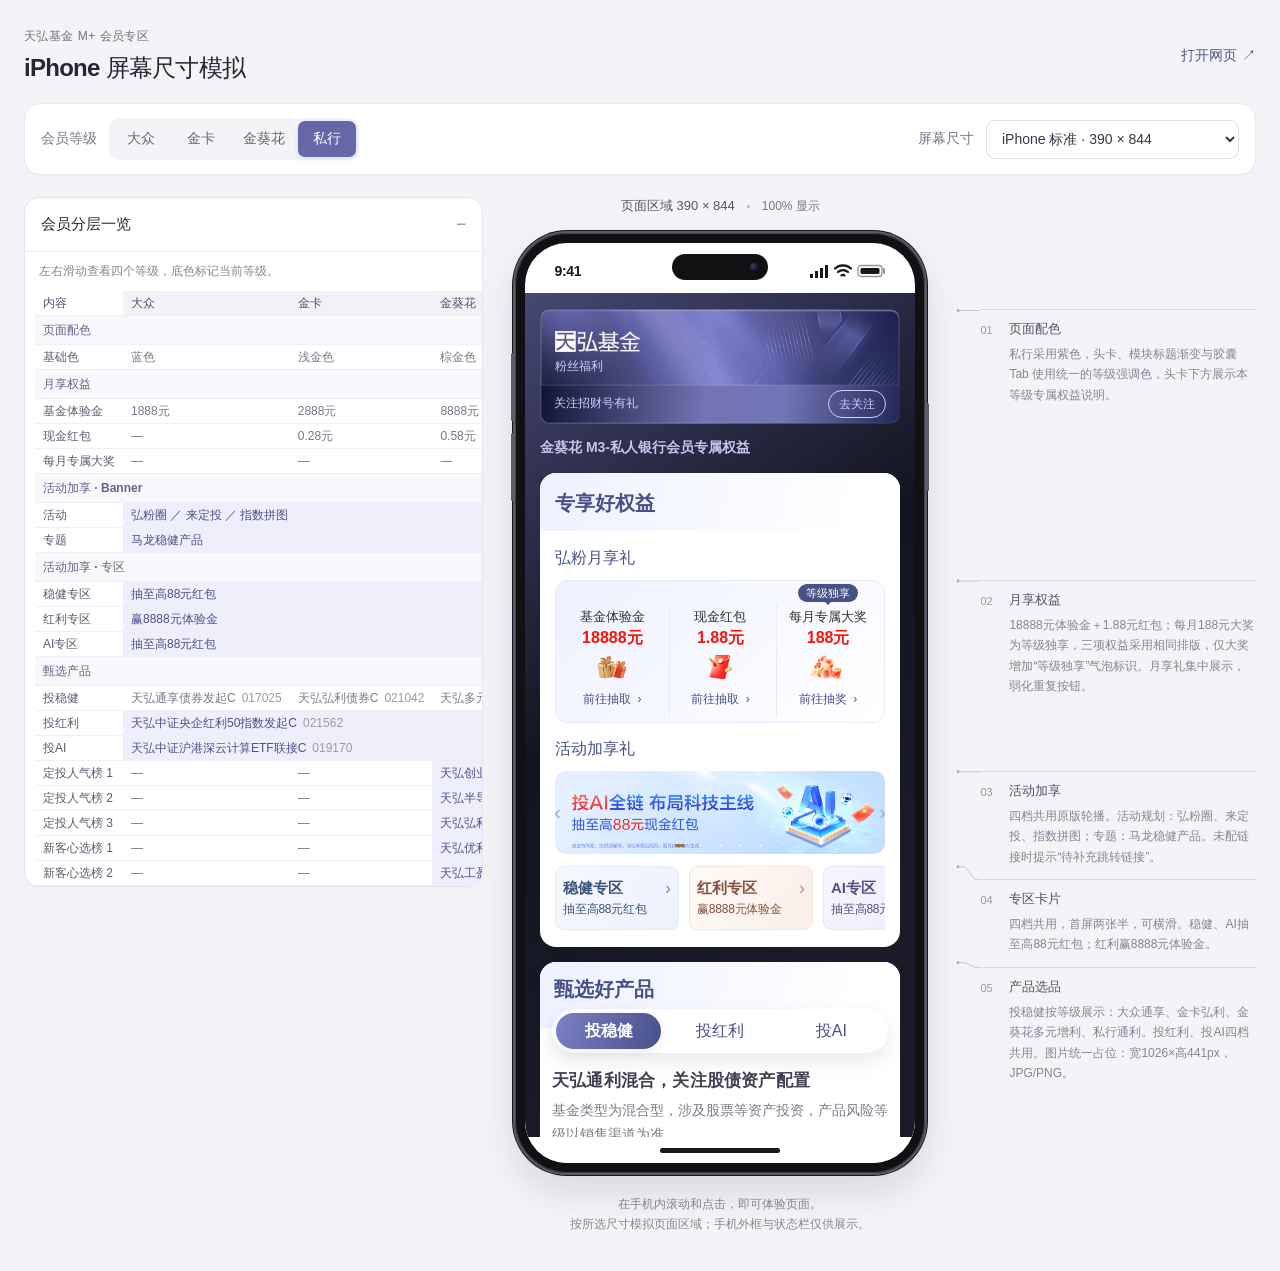
==== commit 74347cc9: "Move follow action into tier header card" ====
--- a/iphone-preview.html
+++ b/iphone-preview.html
@@ -113,7 +113,7 @@
   <main class="workspace">
     <header class="intro">
       <div><p class="eyebrow">天弘基金 M+ 会员专区</p><h1>iPhone 屏幕尺寸模拟</h1></div>
-      <a id="open-page" class="open-page" href="index.html?grade=private&amp;v=25" target="_blank" rel="noopener">打开网页<span aria-hidden="true">↗</span></a>
+      <a id="open-page" class="open-page" href="index.html?grade=private&amp;v=26" target="_blank" rel="noopener">打开网页<span aria-hidden="true">↗</span></a>
     </header>
     <div class="toolbar" aria-label="预览设置">
       <div class="control"><span class="control-label">会员等级</span><div class="grades" role="group" aria-label="会员等级"><button type="button" data-grade="mass" aria-pressed="false">大众</button><button type="button" data-grade="gold" aria-pressed="false">金卡</button><button type="button" data-grade="sunflower" aria-pressed="false">金葵花</button><button type="button" data-grade="private" aria-pressed="true">私行</button></div></div>
@@ -167,7 +167,7 @@
       function syncGrade() {
         document.getElementById('annotations-rail').setAttribute('aria-label', `${gradeLabels[grade]}页面对应批注`);
         document.querySelectorAll('[data-grade]').forEach(button => button.setAttribute('aria-pressed', String(button.dataset.grade === grade)));
-        openPage.href = `index.html?grade=${grade}&v=25`;
+        openPage.href = `index.html?grade=${grade}&v=26`;
         saveSettings();
       }
       function fitDevice() {
